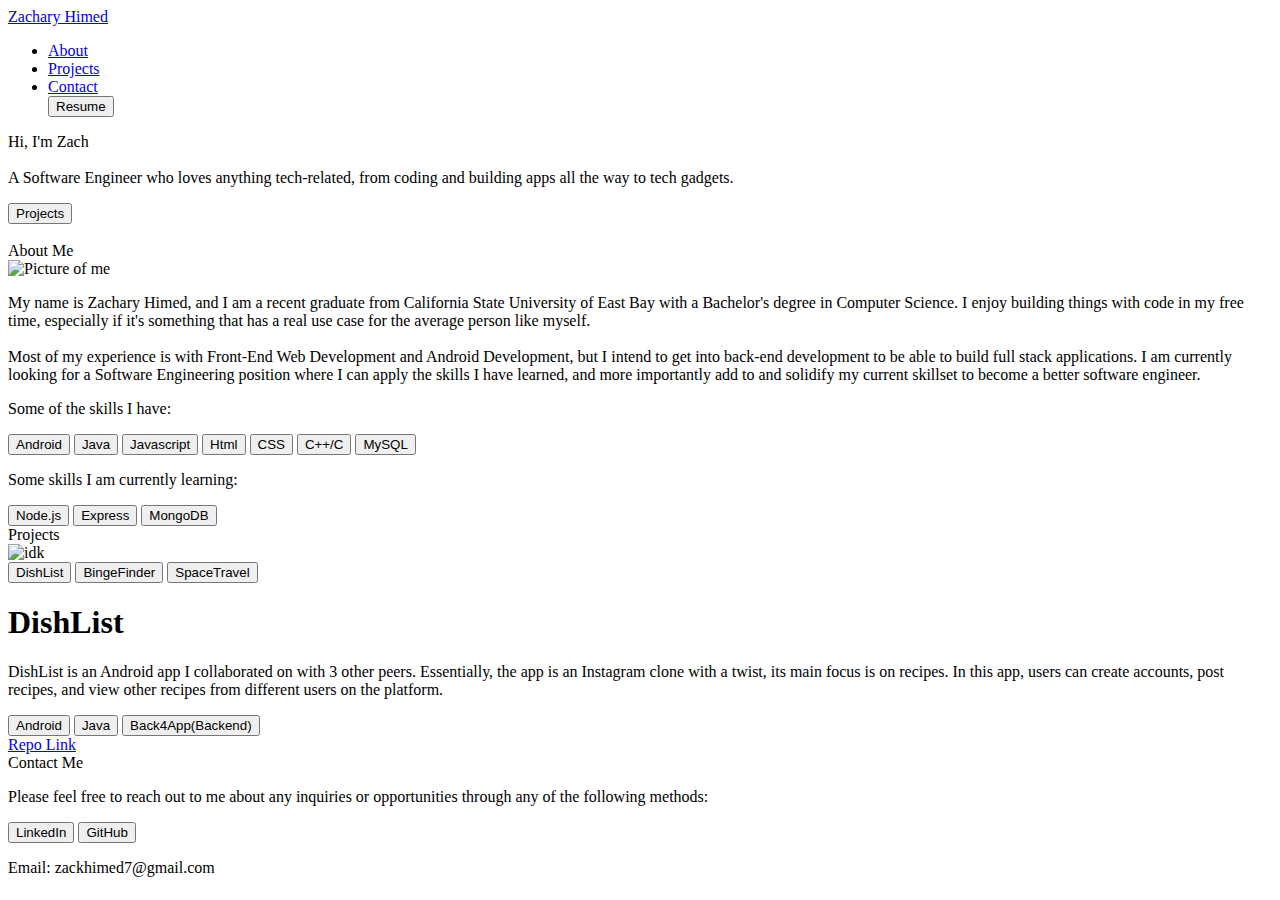
==== public/index.html @ 8b204b59 "main" ====
<!DOCTYPE html>
<html lang="en">
  <head>
    <meta charset="UTF-8" />
    <meta http-equiv="X-UA-Compatible" content="IE=edge" />
    <meta name="viewport" content="width=device-width, initial-scale=1.0" />
    <title>Zachary Himed</title>
    <link rel="stylesheet" href="styles.css" />
    <link
      rel="stylesheet"
      href="https://cdnjs.cloudflare.com/ajax/libs/font-awesome/4.7.0/css/font-awesome.min.css"
    />
    <link
      rel="stylesheet"
      href="path/to/font-awesome/css/font-awesome.min.css"
    />
  </head>
  <body>
    <nav>
      <!-- <div class="logo">&ltZach Himed/></div> -->
      <a class="logo" href="index.html">Zachary Himed</a>

      <!-- <div class="linksContainer"> -->
      <ul class="nav-links">
        <li><a class="link" href="#about">About</a></li>
        <li><a class="link" href="#projects">Projects</a></li>
        <li><a class="link" href="#contact">Contact</a></li>

        <a href="Resume.pdf" target="#"
          ><button class="resume">Resume</button></a
        >
      </ul>

      <div class="burger">
        <div class="line"></div>
        <div class="line"></div>
        <div class="line"></div>
      </div>
    </nav>

    <!-- <section class="belowNav"> -->
    <!--home section-->

    <div class="everything">
      <div class="home">
        <div class="homeSection">
          <p class="intro">
            <span class="name">Hi, I'm Zach</span>
            <br /><br />
            A Software Engineer who loves anything tech-related, from coding and
            building apps all the way to tech gadgets.
          </p>
          <div class="contactBtnDiv">
            <a class="contactBtnLink" href="#projects"
              ><button class="contactBtn">Projects</button></a
            >

            <div class="socials">
              <a
                class="socialLinks"
                target="#"
                href="https://www.linkedin.com/in/zachary-himed"
                ><img src="linkedin.svg" alt=""
              /></a>
              <a class="socialLinks" target="#" href="https://github.com/zhimed"
                ><img src="github.svg" alt=""
              /></a>
            </div>
          </div>
        </div>
      </div>

      <!--about section-->

      <div id="about" class="about">
        <div class="titleContainer">
          <div class="titleLeft">About Me</div>
          <div class="titleRight"></div>
        </div>
        <!-- <div class="aboutTitle">About Me</div> -->

        <div class="aboutSections">
          <div class="aboutPicContainer">
            <img
              class="aboutPic greyedOut"
              src="portraitpic.jpeg"
              alt="Picture of me"
            />
          </div>
          <div class="aboutDescription">
            <p class="aboutPara">
              My name is Zachary Himed, and I am a recent graduate from
              California State University of East Bay with a Bachelor's degree
              in Computer Science. I enjoy building things with code in my free
              time, especially if it's something that has a real use case for
              the average person like myself. <br /><br />
              Most of my experience is with Front-End Web Development and
              Android Development, but I intend to get into back-end development
              to be able to build full stack applications. I am currently
              looking for a Software Engineering position where I can apply the
              skills I have learned, and more importantly add to and solidify my
              current skillset to become a better software engineer.
            </p>

            <p>Some of the skills I have:</p>

            <div class="projectSkills">
              <button class="projectSkill">Android</button>
              <button class="projectSkill">Java</button>
              <button class="projectSkill">Javascript</button>
              <button class="projectSkill">Html</button>
              <button class="projectSkill">CSS</button>
              <button class="projectSkill">C++/C</button>
              <button class="projectSkill">MySQL</button>
            </div>

            <p>Some skills I am currently learning:</p>
            <div class="projectSkills">
              <button class="projectSkill">Node.js</button>
              <button class="projectSkill">Express</button>
              <button class="projectSkill">MongoDB</button>
            </div>
          </div>
        </div>
      </div>

      <!--project section-->

      <div id="projects" class="projects">
        <div class="titleContainer">
          <div class="titleLeft">Projects</div>
          <div class="titleRight"></div>
        </div>

        <div class="projectsSection">
          <div class="imageContainer">
            <img class="projectImage greyedOut" src="dishlist.jpeg" alt="idk" />
          </div>

          <div class="projectInfo">
            <div class="projectMenu">
              <button class="projectBtn activeProject" id="dishlist">
                DishList
              </button>
              <button class="projectBtn" id="bingefinder">BingeFinder</button>
              <button class="projectBtn" id="spacetravel">SpaceTravel</button>
            </div>

            <h1 class="projectName">DishList</h1>
            <p class="projectDescription">
              DishList is an Android app I collaborated on with 3 other peers.
              Essentially, the app is an Instagram clone with a twist, its main
              focus is on recipes. In this app, users can create accounts, post
              recipes, and view other recipes from different users on the
              platform.
            </p>

            <div class="projectSkills">
              <button class="projectSkill">Android</button>
              <button class="projectSkill">Java</button>
              <button class="projectSkill">Back4App(Backend)</button>
            </div>
            <a
              class="projectLink"
              href="https://github.com/RecipeTeam123/DishList"
              target="#"
              >Repo Link</a
            >
          </div>
        </div>
      </div>

      <!-- contact section -->
      <div id="contact" class="contact">
        <div class="contactTitle">Contact Me</div>

        <p class="contactMessage">
          Please feel free to reach out to me about any inquiries or
          opportunities through any of the following methods:
        </p>

        <div class="contactsInfo">
          <a target="#" href="https://www.linkedin.com/in/zachary-himed"
            ><button class="contactBtn2">LinkedIn</button></a
          >
          <a target="#" href="https://github.com/zhimed"
            ><button class="contactBtn2">GitHub</button></a
          >
          <!-- <button class="contactBtn2">Email</button> -->
          <div class="emailDiv">
            <p class="emailText">Email: zackhimed7@gmail.com</p>
            <!-- <button class="copyEmailBtn">Copy</button> -->
          </div>
        </div>
      </div>
    </div>

    <script src="app.js"></script>
  </body>
</html>
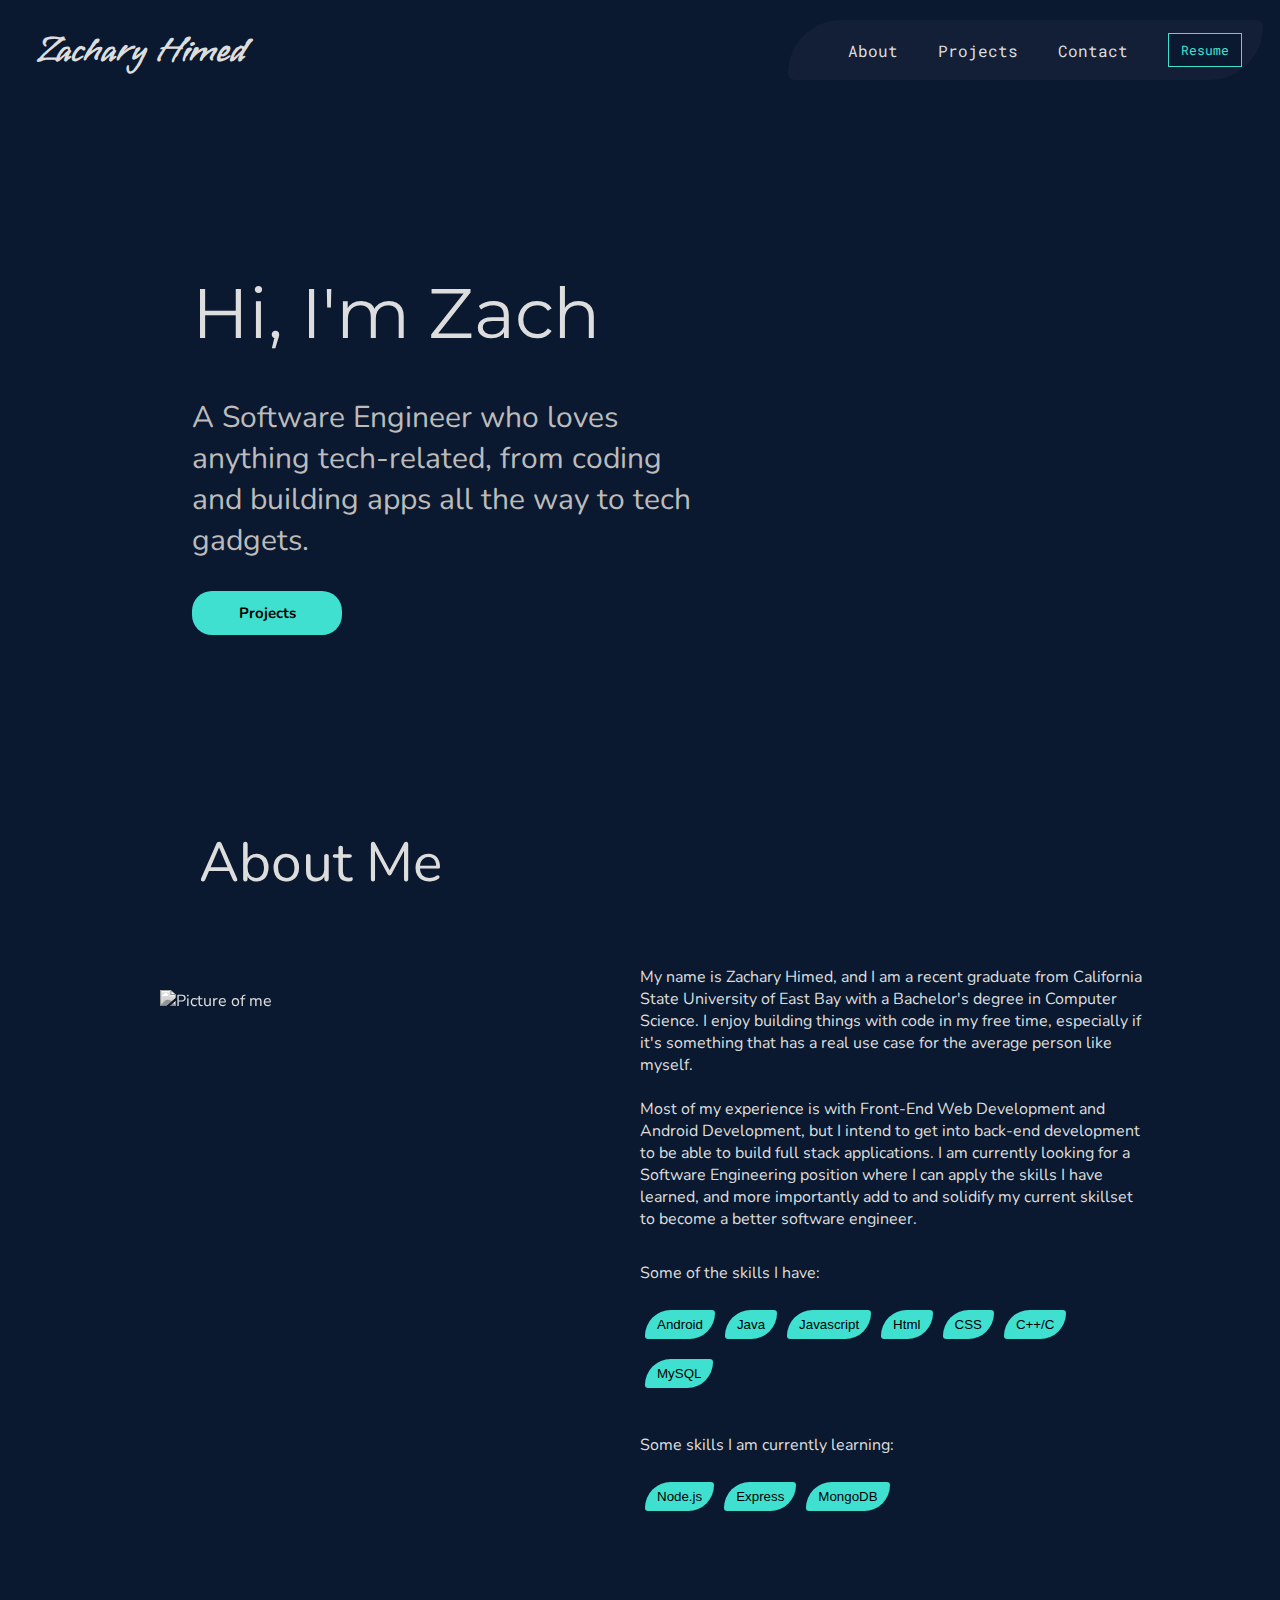
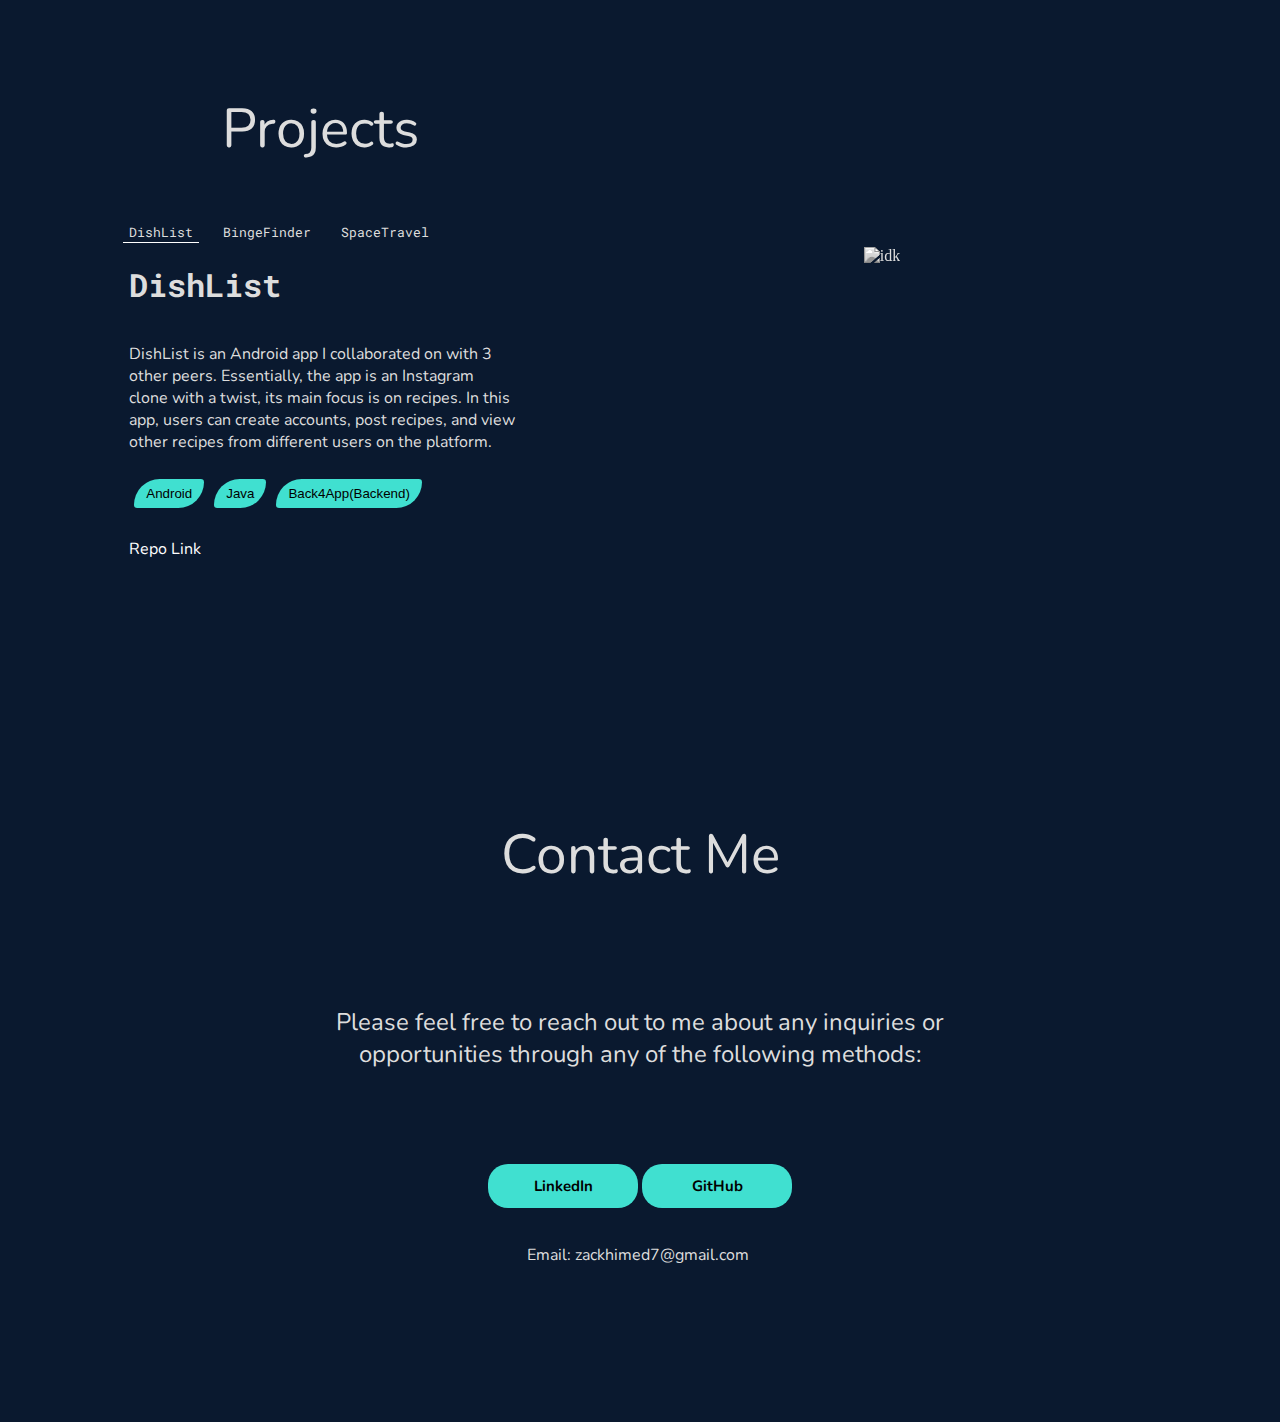
==== commit c54e901b: "s" ====
--- a/public/index.html
+++ b/public/index.html
@@ -5,7 +5,7 @@
     <meta http-equiv="X-UA-Compatible" content="IE=edge" />
     <meta name="viewport" content="width=device-width, initial-scale=1.0" />
     <title>Zachary Himed</title>
-    <link rel="stylesheet" href="styles.css" />
+    <link rel="stylesheet" href="../styles.css" />
     <link
       rel="stylesheet"
       href="https://cdnjs.cloudflare.com/ajax/libs/font-awesome/4.7.0/css/font-awesome.min.css"
--- a/styles.css
+++ b/styles.css
@@ -0,0 +1,600 @@
+@import url("https://fonts.googleapis.com/css2?family=Bakbak+One&family=Lobster&family=Montserrat&family=Nunito:wght@500&family=Roboto+Mono:wght@200&display=swap");
+@import url("https://fonts.googleapis.com/css2?family=Moon+Dance&family=Oooh+Baby&family=Source+Sans+Pro&family=Vujahday+Script&display=swap");
+
+:root {
+  --green: #64ffda;
+  --blue: #0a192f;
+  --grey: rgb(221, 221, 221);
+  --lighterblue: #1b335e;
+}
+
+html {
+  scroll-behavior: smooth;
+}
+
+body {
+  margin: 0;
+  padding: 0;
+  background-color: var(--blue);
+  color: var(--grey);
+  overflow-x: hidden;
+}
+
+.everything {
+  display: flex;
+  flex-direction: column;
+  justify-content: center;
+  align-items: center;
+}
+
+nav {
+  display: flex;
+  flex-direction: row;
+  justify-content: space-between;
+  align-items: center;
+  padding: 0px 17px;
+  height: 100px;
+}
+
+.logo {
+  color: var(--grey);
+  font-family: "Vujahday Script", cursive;
+  /* font-family: "Moon Dance", cursive; */
+  text-decoration: none;
+  margin-left: 20px;
+  font-size: 35px;
+  font-weight: bold;
+}
+
+.nav-links {
+  display: flex;
+  flex-direction: row;
+  justify-content: space-evenly;
+  align-items: center;
+  width: 420px;
+  list-style: none;
+  color: var(--grey);
+  font-family: "Roboto Mono", monospace;
+  height: 60px;
+  background-color: rgb(18, 31, 54);
+  border-radius: 80px 10px;
+  padding-right: 15px;
+}
+
+.burger {
+  display: none;
+}
+
+.burger div {
+  width: 25px;
+  height: 2px;
+  margin: 8px;
+  background-color: white;
+}
+
+.resume {
+  background-color: var(--blue);
+  color: turquoise;
+  border: 1px solid turquoise;
+  padding: 7px 12px;
+  font-family: "Roboto Mono", monospace;
+  margin-left: 20px;
+  margin-right: 30px;
+}
+
+.link {
+  padding: 20px;
+  text-decoration: none;
+  color: var(--grey);
+}
+
+.link:hover {
+  color: turquoise;
+  border-bottom: 1px solid white;
+}
+
+.resume:hover {
+  background-color: var(--lighterblue);
+}
+
+.home {
+  display: flex;
+  flex-direction: row;
+  width: 70%;
+  margin: 0% 15%;
+}
+
+.homeSection {
+  margin: 140px 0px;
+  display: flex;
+  flex-direction: column;
+  justify-content: center;
+  width: 500px;
+}
+
+.name {
+  color: var(--grey);
+  font-family: "Montserrat", sans-serif;
+  font-size: 70px;
+}
+
+.intro {
+  font-size: 30px;
+  color: white;
+  font-family: "Nunito", sans-serif;
+  color: rgb(189, 187, 187);
+}
+
+.contactBtnDiv {
+  display: flex;
+  flex-direction: row;
+  justify-content: flex-start;
+}
+
+.contactBtn {
+  background-color: turquoise;
+  padding: 12px;
+  border-radius: 20px;
+  width: 150px;
+  border: none;
+  font-size: 15px;
+  font-family: "Nunito", sans-serif;
+  font-weight: bolder;
+}
+
+.contactBtnLink {
+  text-decoration: none;
+  color: var(--blue);
+}
+
+.socials {
+  display: flex;
+  flex-direction: row;
+  justify-content: center;
+  align-items: center;
+  width: 150px;
+}
+
+.socialLinks {
+  transition: 200ms all;
+}
+
+.socialLinks:hover {
+  transform: translate(0, -4px);
+}
+
+.contactBtn:hover {
+  background-color: rgb(54, 184, 171);
+}
+
+.about {
+  display: flex;
+  flex-direction: column;
+  font-family: "Nunito", sans-serif;
+  margin-bottom: 100px;
+  padding-top: 50px;
+  margin-top: 0;
+}
+
+.titleContainer {
+  display: flex;
+  flex-direction: row;
+  font-size: 55px;
+  font-family: "Nunito", sans-serif;
+  text-align: center;
+}
+
+.titleRight {
+  width: 50%;
+}
+
+.titleLeft {
+  width: 50%;
+}
+
+.aboutSections {
+  display: flex;
+  flex-direction: row;
+  padding: 50px 40px 0px 40px;
+}
+
+.aboutPicContainer {
+  display: flex;
+  flex-direction: column;
+  justify-content: flex-start;
+  align-items: center;
+  width: 50%;
+  padding-top: 40px;
+}
+
+.aboutPic {
+  width: 60%;
+}
+
+.aboutDescription {
+  display: flex;
+  flex-direction: column;
+  justify-content: center;
+  align-items: flex-start;
+  width: 38%;
+  /* border: 1px solid grey; */
+}
+
+.greyedOut {
+  filter: grayscale(100%);
+}
+
+.aboutPic:hover,
+.projectImage:hover {
+  filter: grayscale(0%);
+}
+
+.projects {
+  display: flex;
+  flex-direction: column;
+  padding-bottom: 150px;
+  padding-top: 50px;
+}
+
+.projectImage {
+  height: 300px;
+  margin: 25px 0px 25px 0px;
+}
+
+.projectsSection {
+  display: flex;
+  flex-direction: row-reverse;
+  justify-content: center;
+  padding: 2% 8%;
+  margin-top: 30px;
+}
+
+.imageContainer {
+  width: 50%;
+  display: flex;
+  justify-content: center;
+}
+
+.projectInfo {
+  display: flex;
+  flex-direction: column;
+  align-items: flex-start;
+  width: 45%;
+}
+
+.projectMenu {
+  height: 20px;
+}
+
+.projectBtn {
+  background-color: var(--blue);
+  color: var(--grey);
+  font-family: "Roboto Mono", monospace;
+  border: none;
+  margin: 0px 20px 0px -6px;
+}
+
+.projectBtn:hover {
+  border-bottom: 1px solid white;
+}
+
+.projectName {
+  font-family: "Roboto Mono", monospace;
+}
+
+.projectDescription {
+  width: 80%;
+  font-family: "Nunito", sans-serif;
+}
+
+.projectSkills {
+  padding-bottom: 20px;
+  font-family: "Nunito", sans-serif;
+  display: flex;
+  flex-wrap: wrap;
+}
+
+.projectSkill {
+  background-color: turquoise;
+  border: none;
+  padding: 7px 12px 7px 12px;
+  border-radius: 80px 10px;
+  margin: 10px 5px;
+}
+
+.projectLink {
+  font-family: "Nunito", sans-serif;
+  text-decoration: none;
+  color: white;
+}
+
+.projectLink:hover {
+  color: var(--green);
+}
+
+.activeProject {
+  border-bottom: 1px solid white;
+}
+
+.contact {
+  font-family: "Nunito", sans-serif;
+  text-align: center;
+  display: flex;
+  flex-direction: column;
+  justify-content: space-between;
+  align-items: center;
+  padding-bottom: 140px;
+  padding-top: 70px;
+}
+
+.contactTitle {
+  font-size: 55px;
+  padding-bottom: 20px;
+}
+
+.contactMessage {
+  font-size: 24px;
+  width: 620px;
+  padding: 70px 0px;
+}
+
+.contactBtn2 {
+  background-color: turquoise;
+  padding: 12px;
+  border-radius: 20px;
+  width: 150px;
+  border: none;
+  font-size: 15px;
+  font-family: "Nunito", sans-serif;
+  font-weight: bolder;
+}
+
+.emailDiv {
+  display: flex;
+  flex-direction: row;
+  justify-content: space-evenly;
+  align-items: center;
+  /* border: 1px solid white; */
+  margin-top: 20px;
+  width: 300px;
+}
+
+@media (min-width: 1450px) {
+  .home {
+    width: 1450px;
+  }
+  .about {
+    width: 1450px;
+  }
+  .projects {
+    width: 1450px;
+  }
+  .contact {
+    width: 1450px;
+  }
+}
+
+@media (max-width: 1425px) {
+  /* about section */
+  .aboutPicContainer {
+    width: 50%;
+  }
+  .aboutPic {
+    width: 60%;
+  }
+  .aboutDescription {
+    width: 42%;
+  }
+}
+
+@media (max-width: 1250px) {
+  .projectInfo {
+    width: 60%;
+  }
+
+  .imageContainer {
+    width: 70%;
+  }
+
+  .projectImage {
+    height: 250px;
+  }
+}
+
+@media (max-width: 1150px) {
+  /* about section */
+  .aboutPic {
+    width: 70%;
+  }
+
+  .aboutDescription {
+    width: 46%;
+  }
+
+  /* project section */
+  .projectInfo {
+    width: 60%;
+    /* border: 1px solid blue; */
+  }
+
+  .imageContainer {
+    width: 50%;
+    /* border: 1px blue solid; */
+  }
+
+  .projectImage {
+    height: 230px;
+    /* border: 1px blue solid; */
+  }
+}
+
+@media (max-width: 950px) {
+  /* about section */
+  .aboutPic {
+    width: 75%;
+  }
+
+  .aboutDescription {
+    width: 50%;
+  }
+
+  /* project section */
+  .projectInfo {
+    width: 70%;
+    /* border: 1px solid yellow; */
+  }
+
+  .imageContainer {
+    width: 48%;
+    /* border: 1px yellow solid; */
+  }
+
+  .projectImage {
+    height: 210px;
+    /* border: 1px yellow solid; */
+  }
+}
+
+/* transition to mobile like interface */
+
+@media (max-width: 875px) {
+  .logo {
+    font-size: 32px;
+  }
+
+  .nav-links {
+    position: absolute;
+    height: 60vh;
+    border-radius: 0%;
+    right: 0px;
+    flex-direction: column;
+    justify-content: space-evenly;
+    align-items: center;
+    width: 35%;
+    padding-top: 0%;
+    top: 8vh;
+    transform: translateX(100%);
+    transition: transform 0.5s ease-in;
+  }
+
+  .nav-links li {
+    opacity: 0;
+  }
+
+  .resume {
+    margin: 0;
+    opacity: 0;
+  }
+
+  .burger {
+    display: block;
+  }
+
+  .home {
+    width: 100%;
+    justify-content: center;
+    margin: 0;
+  }
+
+  .homeSection {
+    width: 400px;
+  }
+  .name {
+    font-size: 60px;
+  }
+  .intro {
+    font-size: 25px;
+  }
+
+  /* about section */
+  .titleLeft {
+    width: 100%;
+  }
+  .titleRight {
+    width: 0%;
+  }
+  .aboutSections {
+    flex-direction: column;
+    justify-content: center;
+    align-items: center;
+  }
+  .aboutPic {
+    width: 100%;
+    padding-bottom: 100px;
+  }
+
+  .aboutDescription {
+    width: 75%;
+  }
+
+  /* projects section */
+  .projectsTitle {
+    text-align: center;
+    padding: 0;
+    margin: 0;
+  }
+
+  .projectsSection {
+    flex-direction: column;
+    justify-content: center;
+    align-items: center;
+    padding: 0;
+  }
+
+  .imageContainer {
+    width: 100%;
+    display: flex;
+    justify-content: center;
+    padding: 30px 0px 60px 0px;
+  }
+
+  .projectImage {
+    height: 300px;
+  }
+  .projectInfo {
+    width: 70%;
+    display: flex;
+    flex-direction: column;
+    justify-content: center;
+    align-items: center;
+    /* border: 1px solid white; */
+  }
+  .projectDescription {
+    width: 100%;
+  }
+  .projectMenu {
+    text-align: center;
+  }
+
+  /* contact section */
+  .contactMessage {
+    width: 80%;
+  }
+}
+
+@media (max-width: 650px) {
+  /* about section */
+  .aboutPicContainer {
+    width: 65%;
+  }
+
+  /* projects section */
+  .projectImage {
+    height: 225px;
+  }
+}
+
+.nav-active {
+  transform: translateX(0%);
+}
+
+@keyframes navLinksFade {
+  from {
+    opacity: 0;
+    transform: translateX(50px);
+  }
+  to {
+    opacity: 1;
+    transform: translateX(0px);
+  }
+}
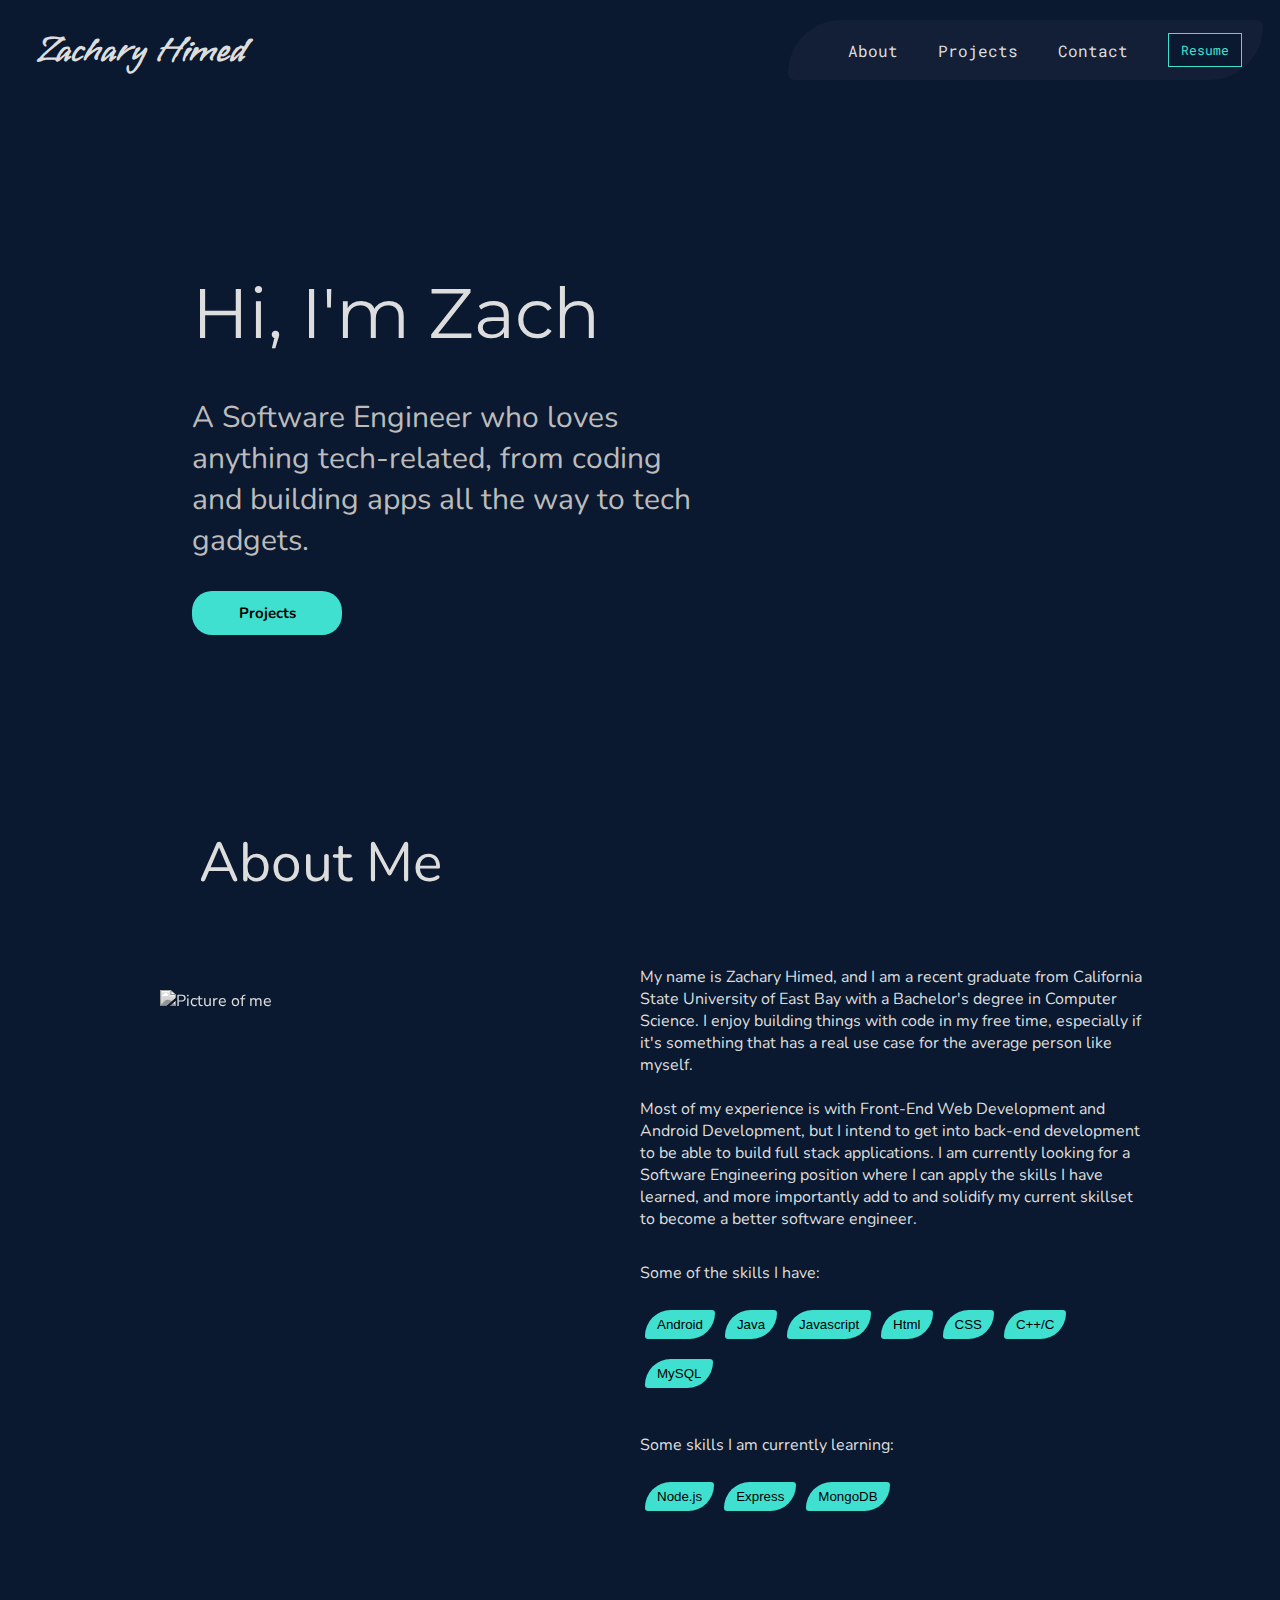
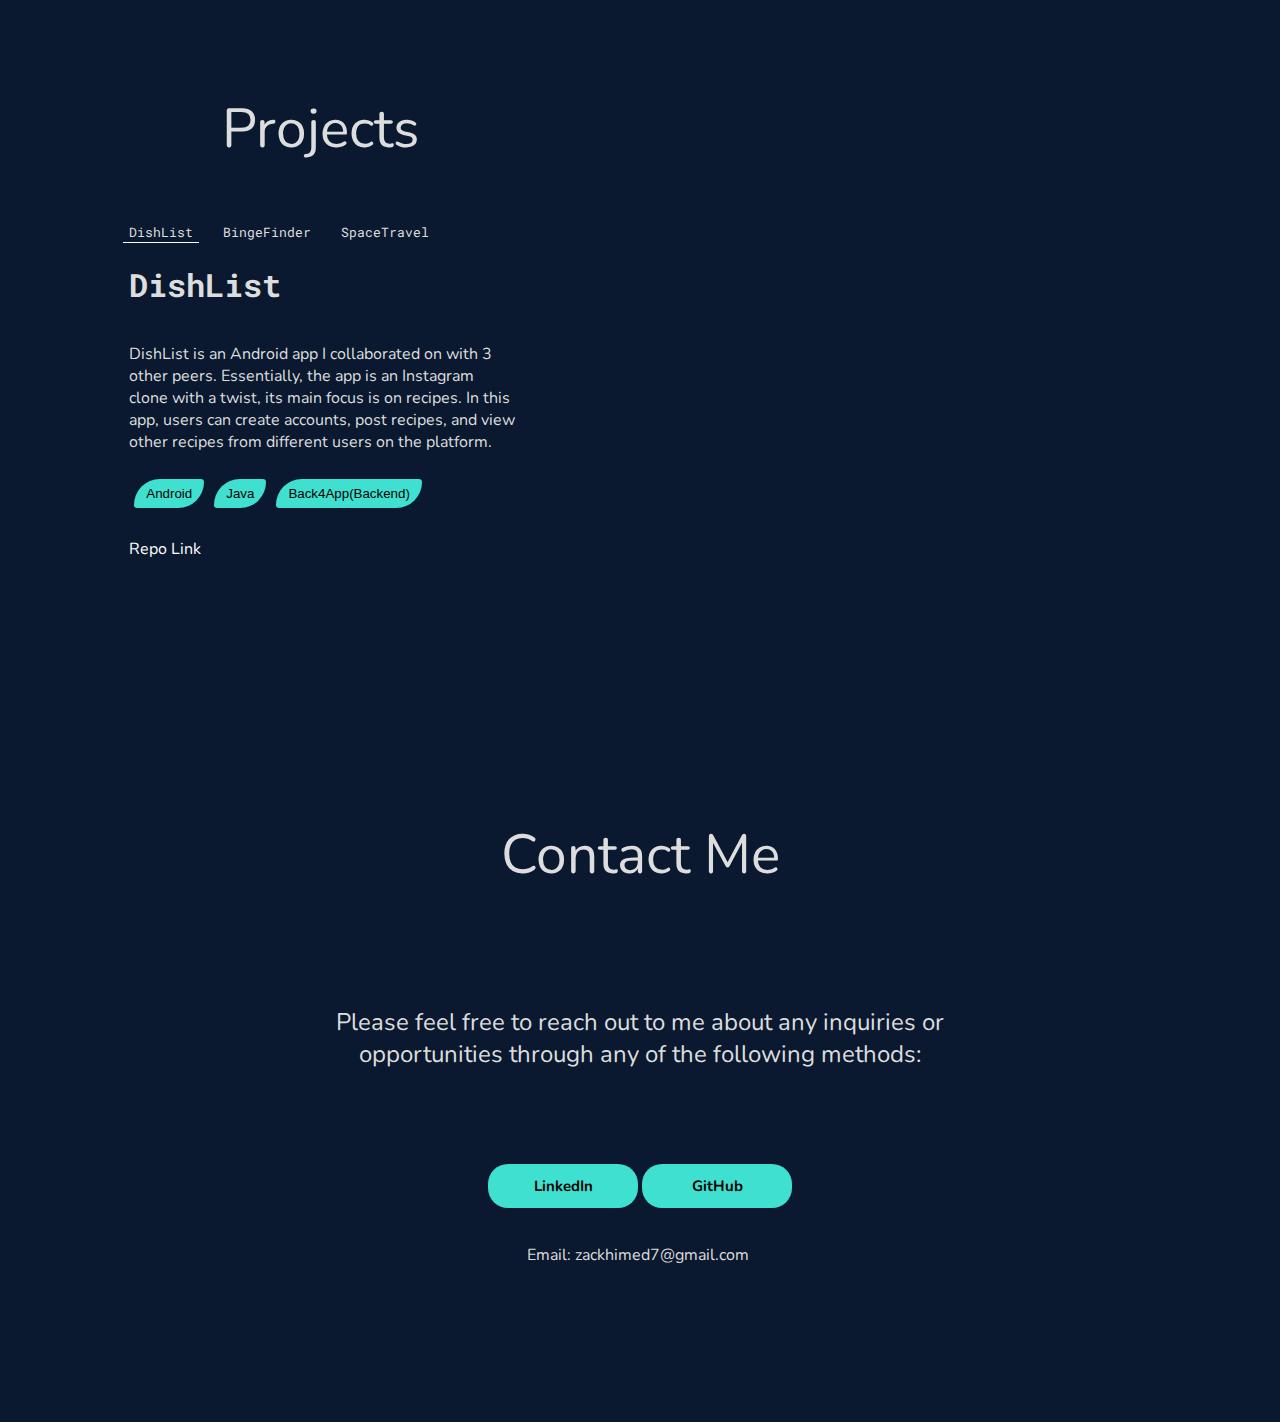
==== commit 9c425a9f: "ad" ====
--- a/public/index.html
+++ b/public/index.html
@@ -134,7 +134,7 @@
 
         <div class="projectsSection">
           <div class="imageContainer">
-            <img class="projectImage greyedOut" src="dishlist.jpeg" alt="idk" />
+            <img class="projectImage greyedOut" src="dishlist.jpeg" alt="" />
           </div>
 
           <div class="projectInfo">
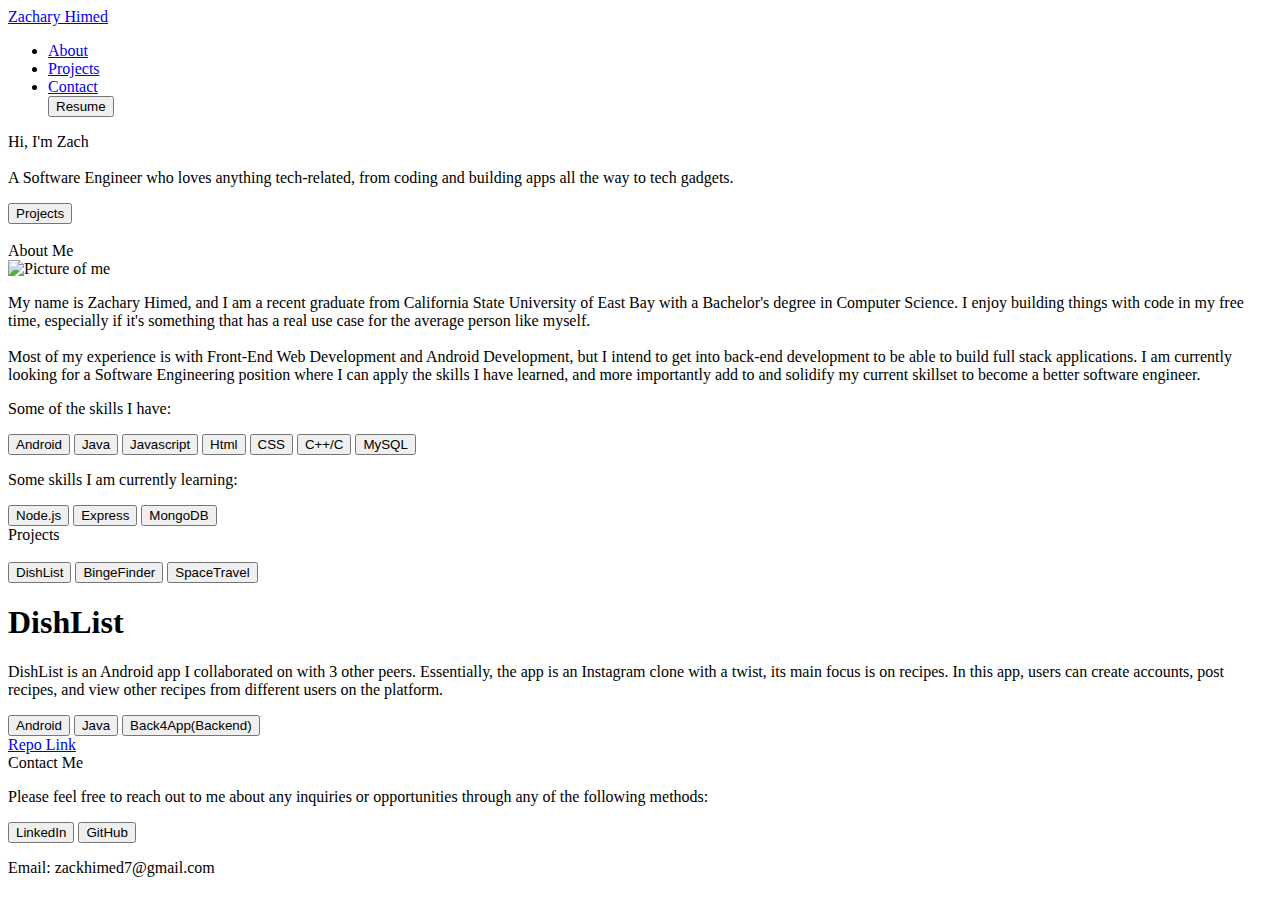
==== commit ae47dc86: "ad" ====
--- a/public/index.html
+++ b/public/index.html
@@ -5,7 +5,7 @@
     <meta http-equiv="X-UA-Compatible" content="IE=edge" />
     <meta name="viewport" content="width=device-width, initial-scale=1.0" />
     <title>Zachary Himed</title>
-    <link rel="stylesheet" href="../styles.css" />
+    <link rel="stylesheet" href="styles.css" />
     <link
       rel="stylesheet"
       href="https://cdnjs.cloudflare.com/ajax/libs/font-awesome/4.7.0/css/font-awesome.min.css"
